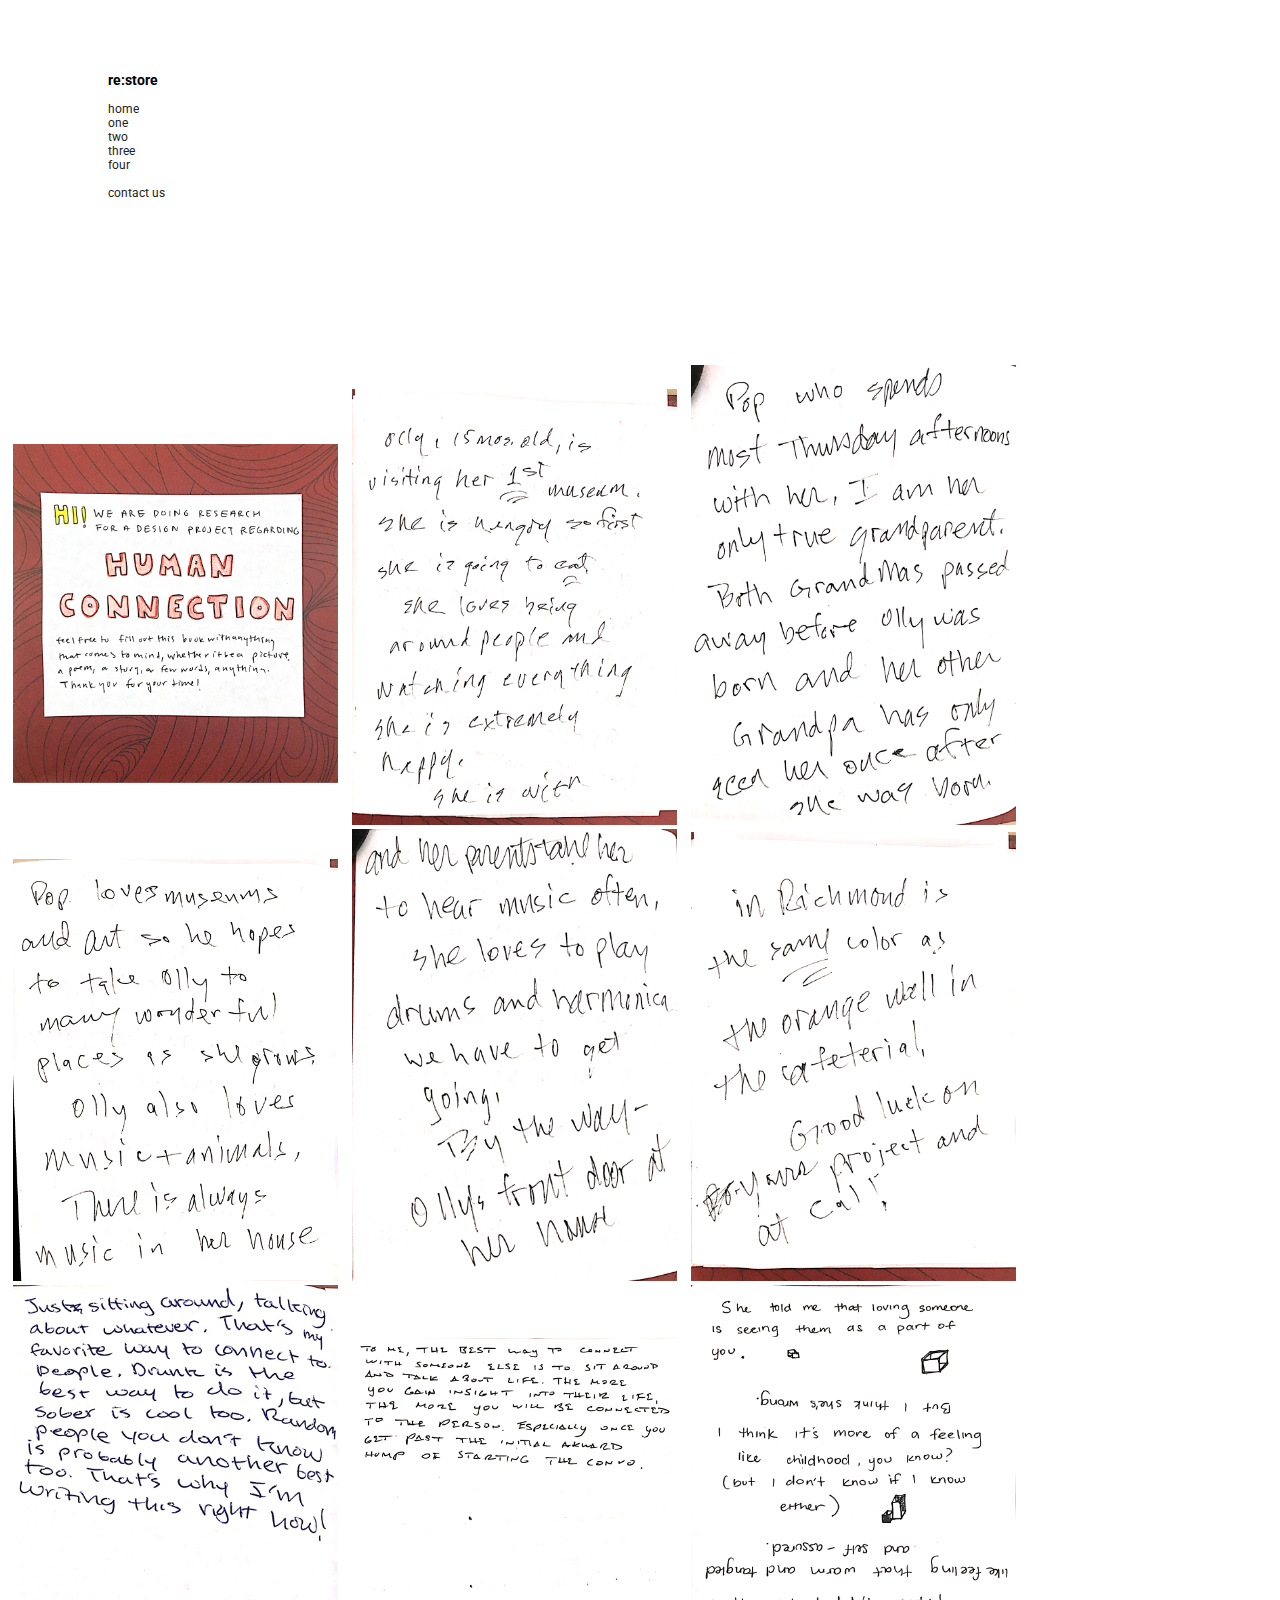
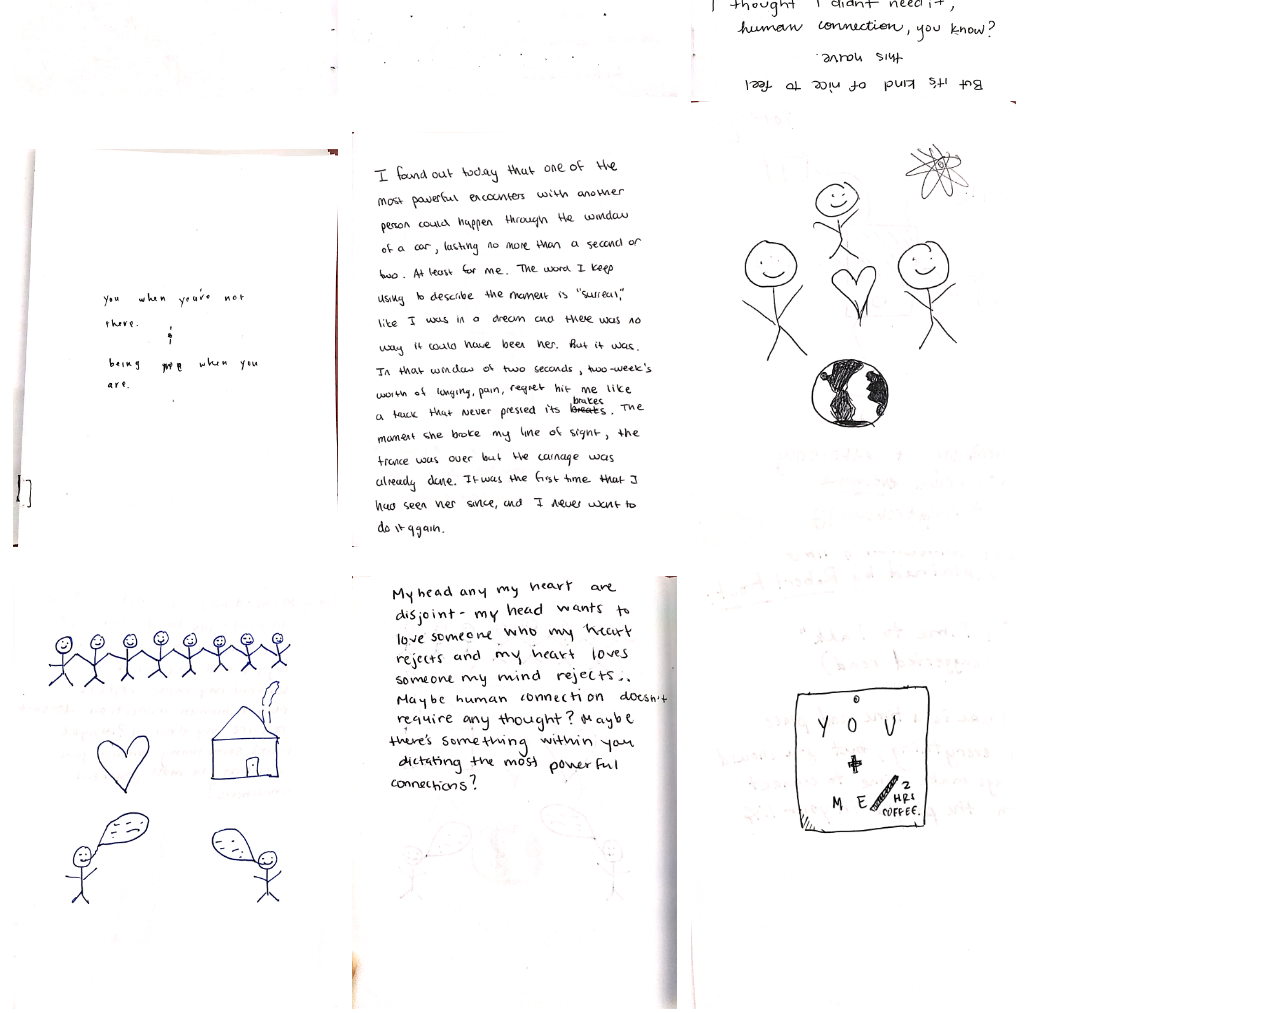
==== index.html @ 690b6d2a "Added files via upload" ====
<html>
<head>
	<meta http-equiv="X-UA-Compatible" content="IE=edge,chrome=1">
	<meta name="viewport" content="width=device-width,initial-scale=1">
	<title>Re:store</title>
	<link href='https://fonts.googleapis.com/css?family=Roboto' rel='stylesheet' type='text/css'>
	<link rel="stylesheet" type="text/css" href="styles.css">
</head>
<body>
	<div class="container">
		<div class="nav">
			<h3>re:store</h3>
			<a href="#">home</a><br />
			<a href="one.html">one</a><br />
			<a href="two.html">two</a><br />
			<a href="three.html">three</a><br />
			<a href="four.html">four</a><br />
			<br />
			<a href="mailto:threebandaids@gmail.com">contact us</a>
		</div>
		<div class="content">
			<div class="row">
				<div class="image">
					<span class="each"><img src="cover-e.jpg" width="325px" /></span>
					<span class="each"><img src="s1v1.jpg" width="325px" /></span>
					<span class="each"><img src="s1v2.jpg" width="325px" /></span>
				</div>
			</div>
			<div class="row">
				<div class="image">
					<span class="each"><img src="s1v3.jpg" width="325px" /></span>
					<span class="each"><img src="s1v4.jpg" width="325px" /></span>
					<span class="each"><img src="s1v5.jpg" width="325px" /></span>
				</div>
			</div>
			<div class="row">
				<div class="image">
					<span class="each"><img src="s2v1.jpg" width="325px" /></span>
					<span class="each"><img src="s3v1.jpg" width="325px" /></span>
					<span class="each"><img src="s4v1.jpg" width="325px" /></span>
				</div>
			</div>
			<div class="row">
				<div class="image">
					<span class="each"><img src="s5v1.jpg" width="325px" /></span>
					<span class="each"><img src="s6v1.jpg" width="325px" /></span>
					<span class="each"><img src="s7v1.jpg" width="325px" /></span>
				</div>
			</div>
			
			<div class="row">
				<div class="image">
					<span class="each"><img src="s7v2.jpg" width="325px" /></span>
					<span class="each"><img src="s8v1.jpg" width="325px" /></span>
					<span class="each"><img src="s9v1.jpg" width="325px" /></span>
				</div>
			</div>
		</div>
	</div>
</body>
</html>
---- styles.css ----
.body {
}

.nav {
	float: left;
	margin: 100px;
	margin-top: 50px;
	font-family: 'Roboto', sans-serif;
	font-size: 12px;
}

.content {
	float: left;
	margin-top: 65px;
}

.image {
	
}

.each {
	margin: 5px;
}

.row {
	
}

a:link {
	text-decoration: none;
	color: #212121;
}

a:visited {
	color: #404040;
}

a:hover {
	color: red;
}
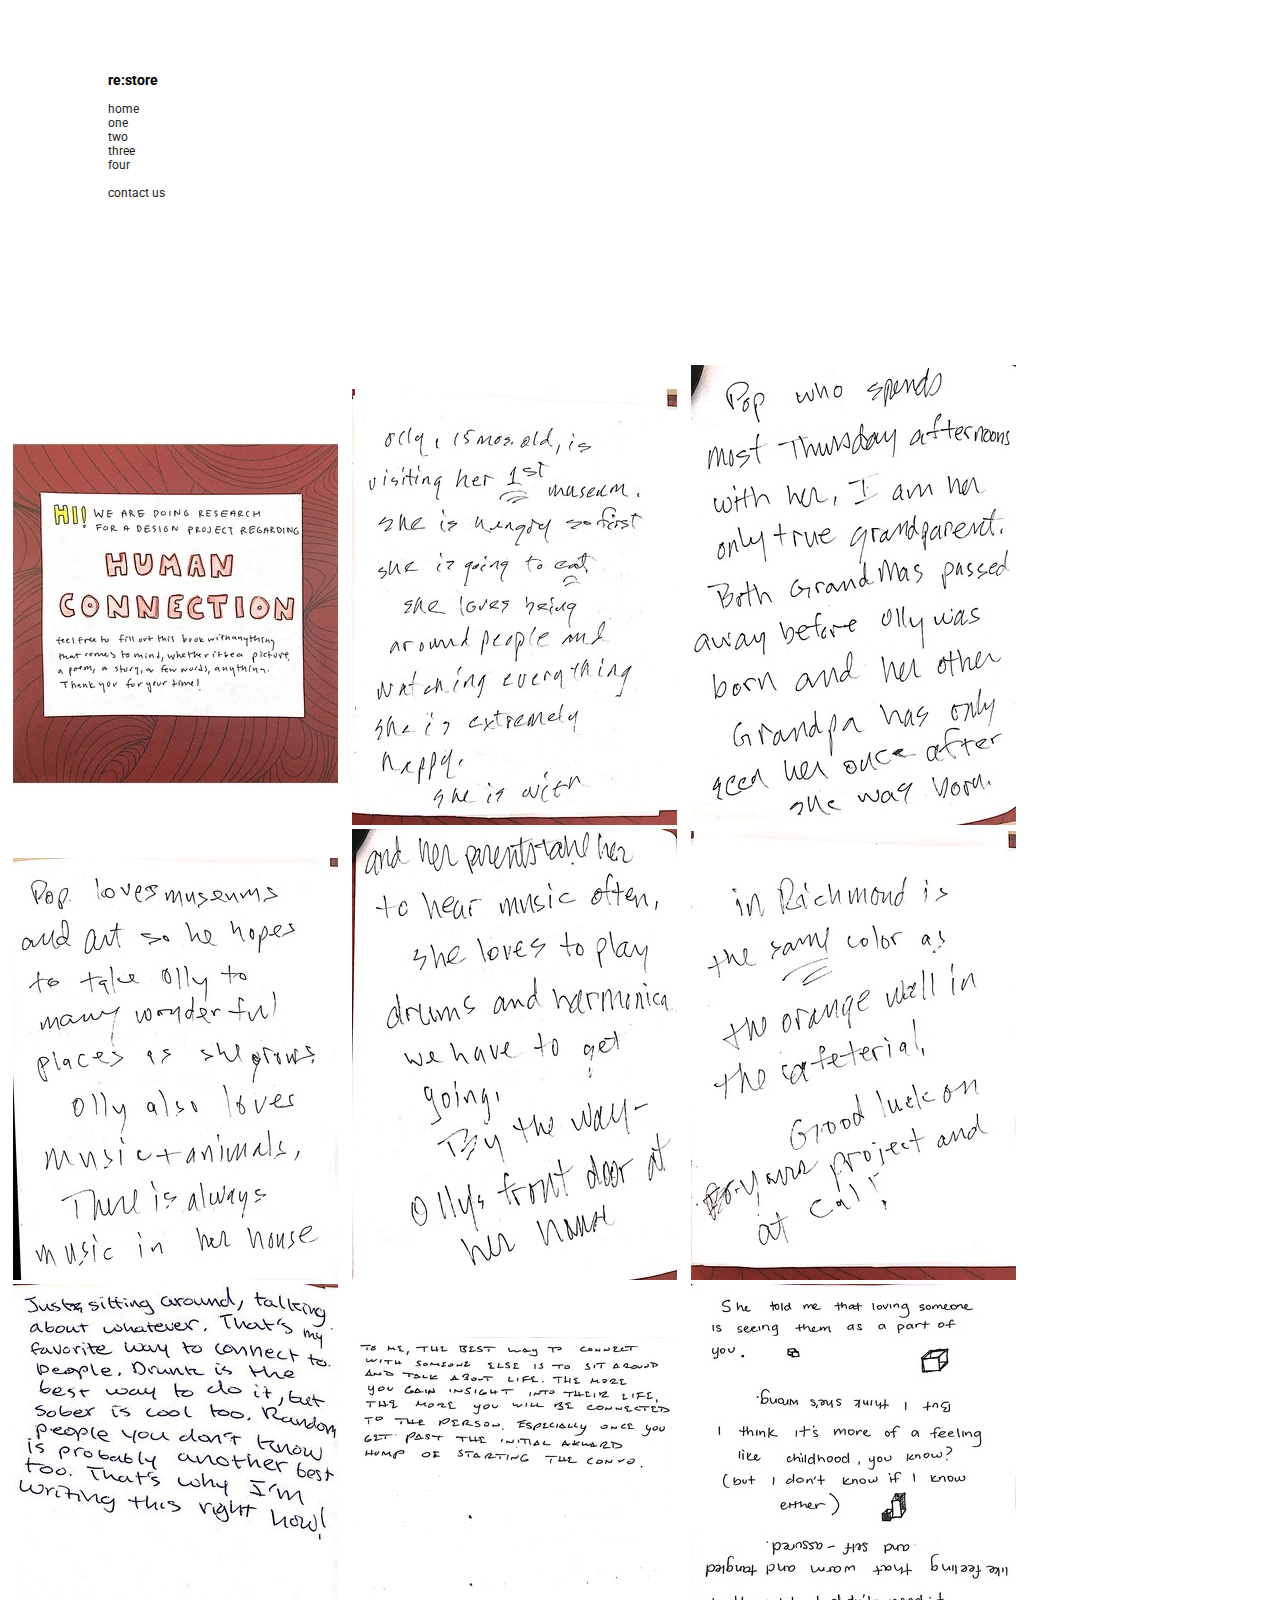
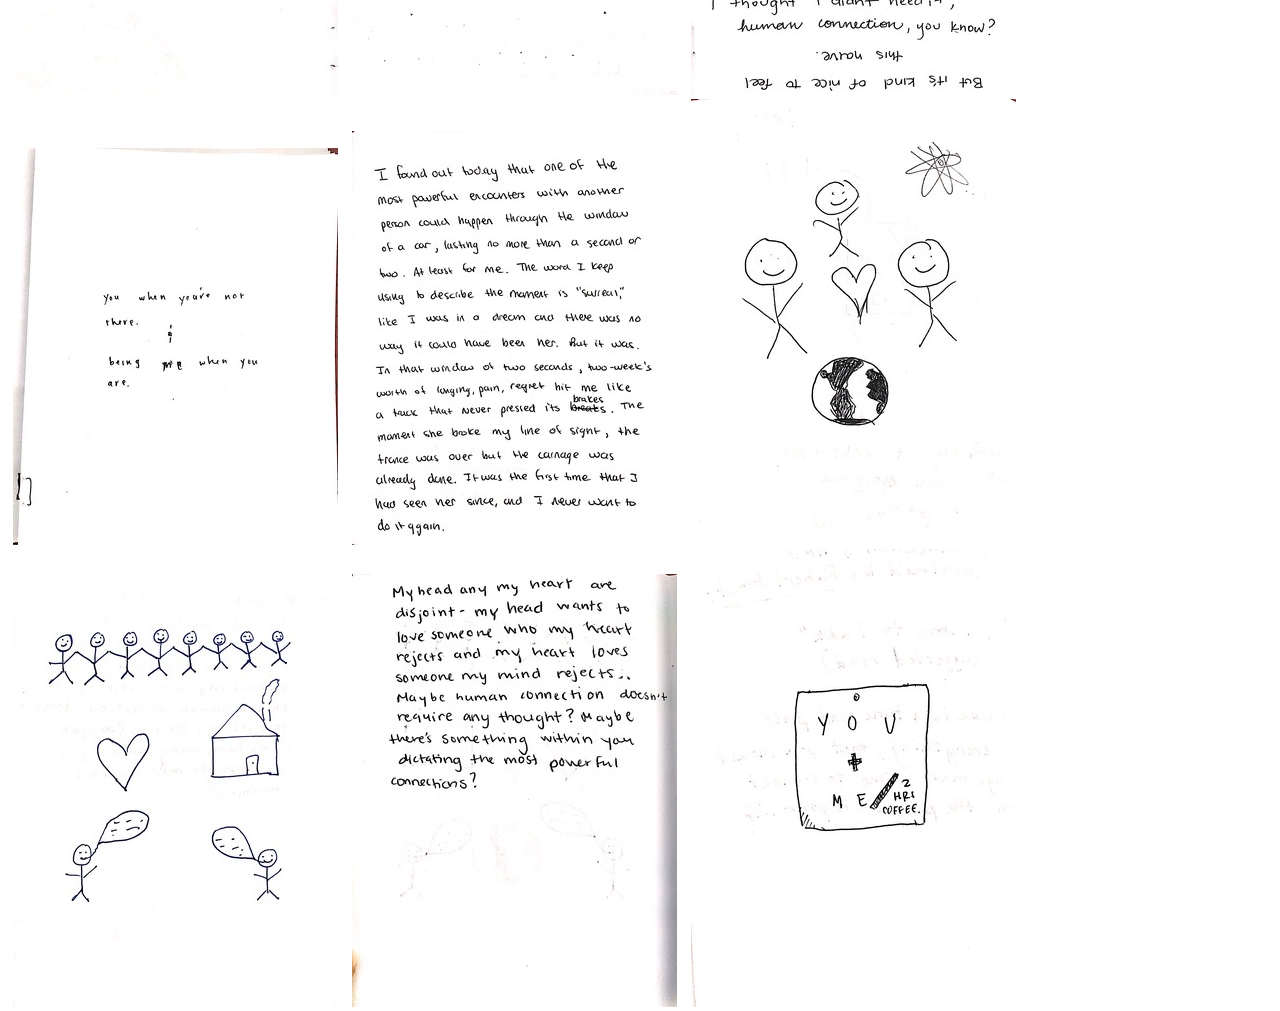
==== commit 5322320c: "Update index.html" ====
--- a/index.html
+++ b/index.html
@@ -12,9 +12,9 @@
 			<h3>re:store</h3>
 			<a href="#">home</a><br />
 			<a href="one.html">one</a><br />
-			<a href="two.html">two</a><br />
-			<a href="three.html">three</a><br />
-			<a href="four.html">four</a><br />
+			<a href="#">two</a><br />
+			<a href="#">three</a><br />
+			<a href="#">four</a><br />
 			<br />
 			<a href="mailto:threebandaids@gmail.com">contact us</a>
 		</div>
@@ -58,4 +58,4 @@
 		</div>
 	</div>
 </body>
-</html>+</html>
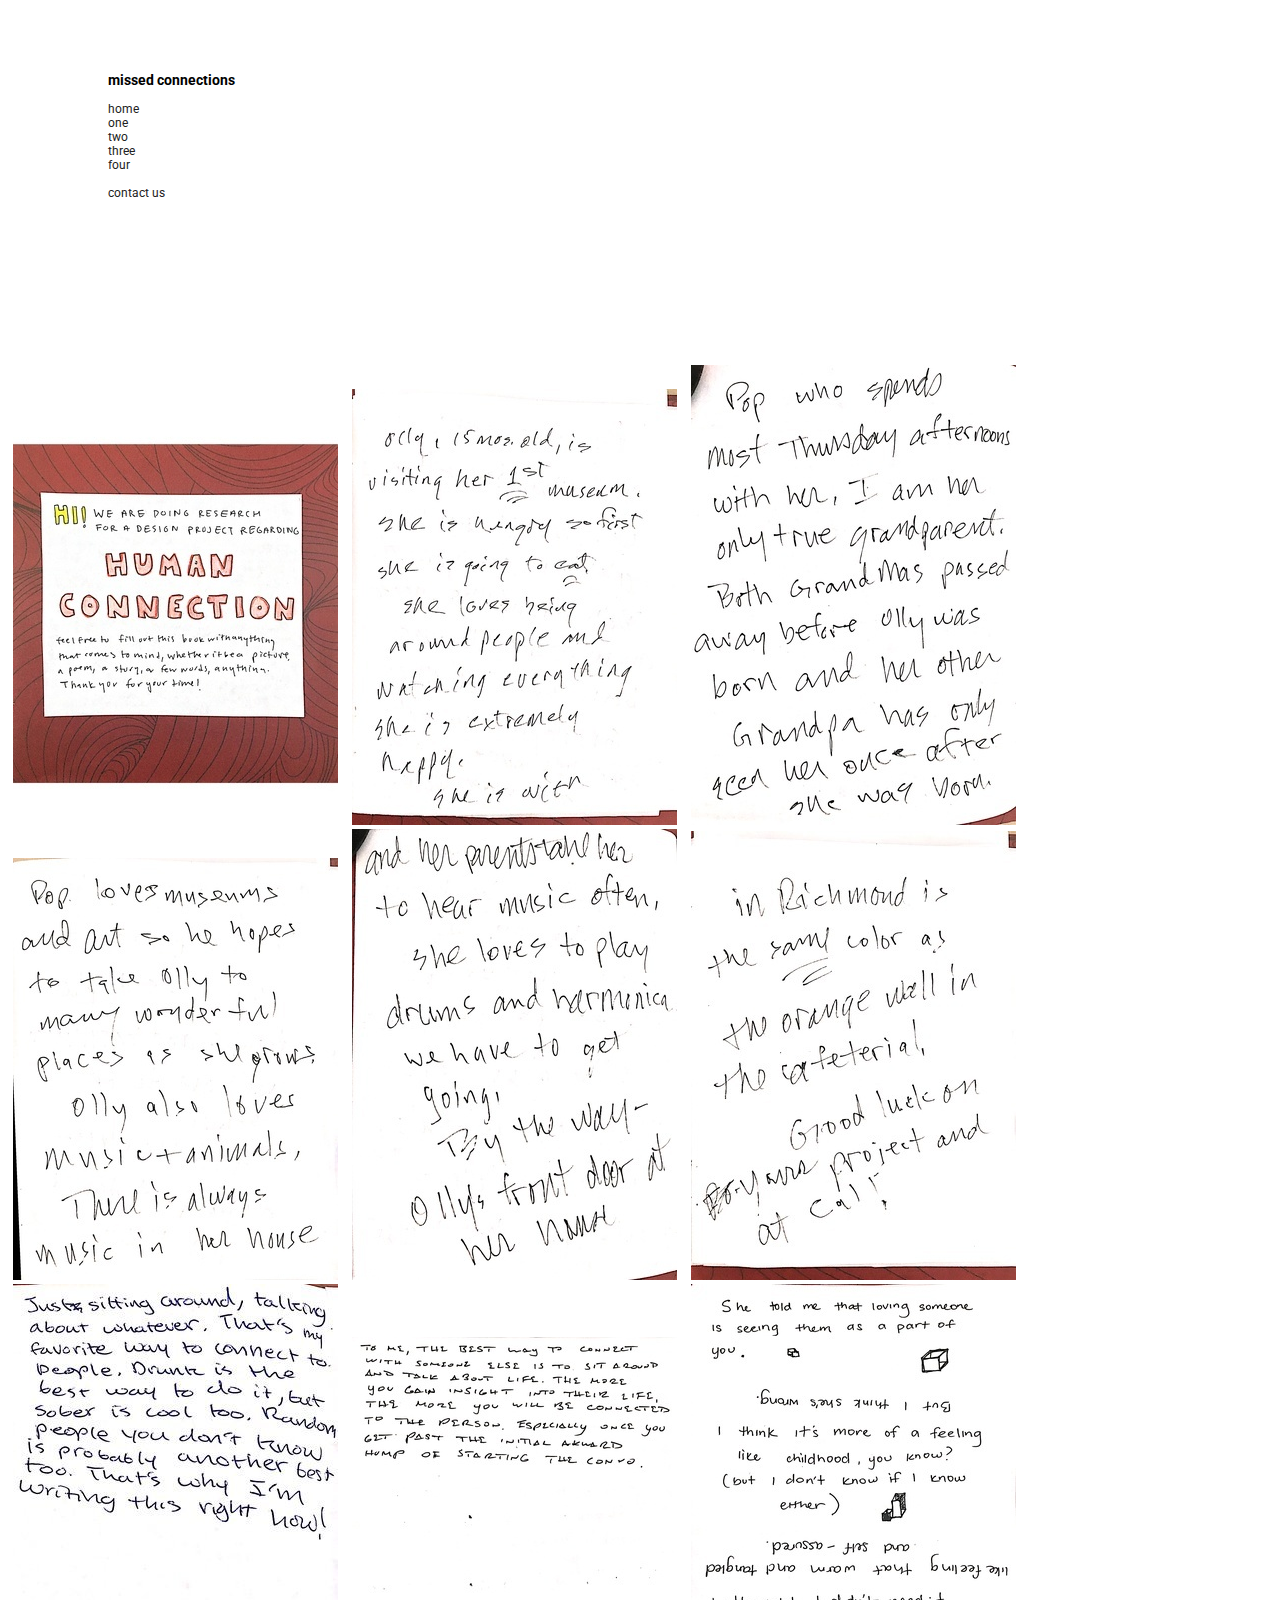
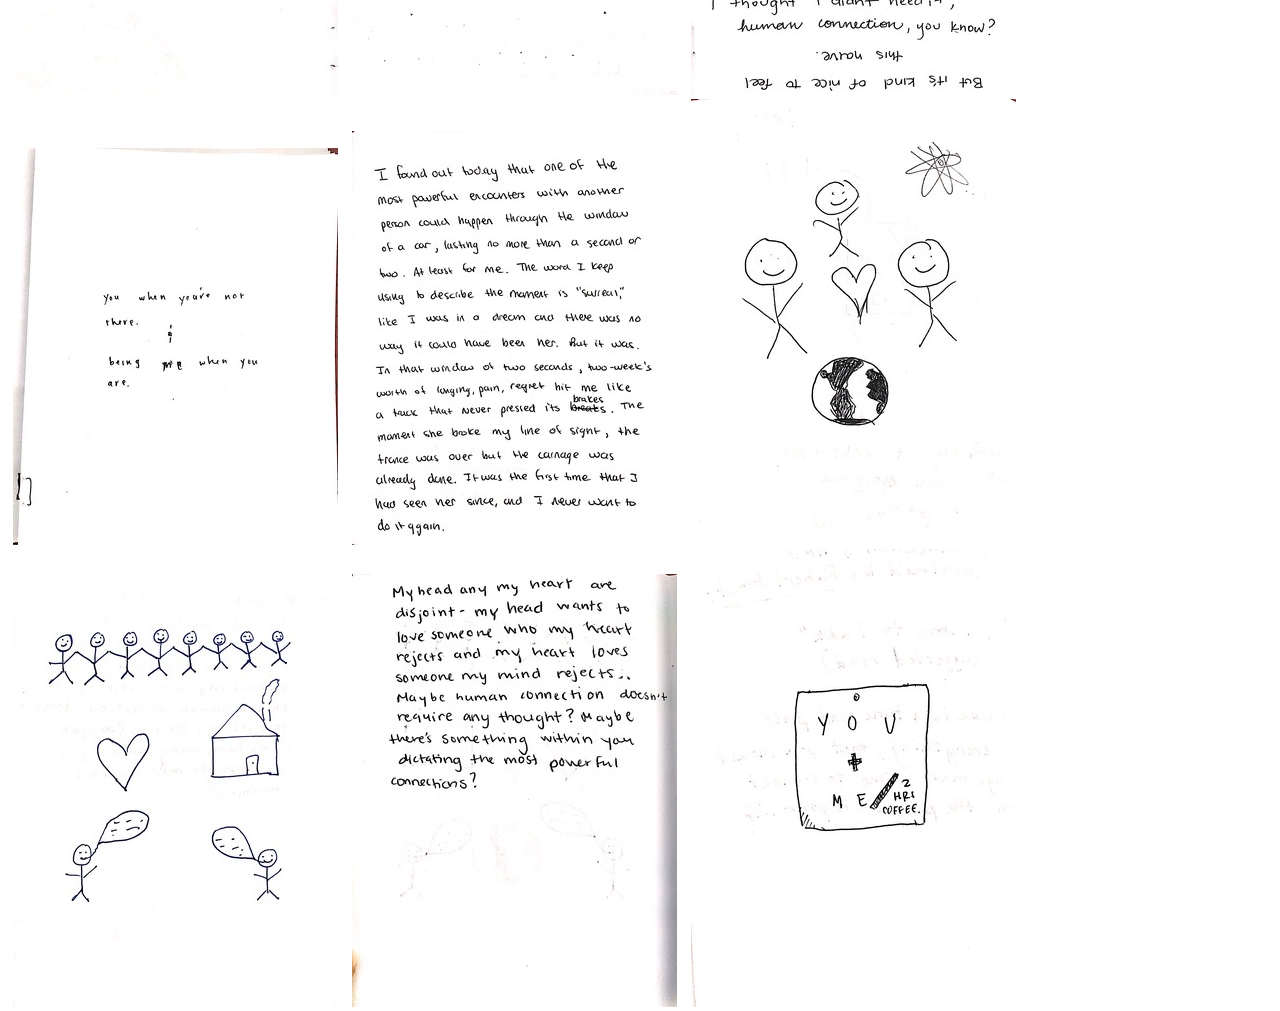
==== commit 348a07af: "Update index.html" ====
--- a/index.html
+++ b/index.html
@@ -9,7 +9,7 @@
 <body>
 	<div class="container">
 		<div class="nav">
-			<h3>re:store</h3>
+			<h3>missed connections</h3>
 			<a href="#">home</a><br />
 			<a href="one.html">one</a><br />
 			<a href="#">two</a><br />
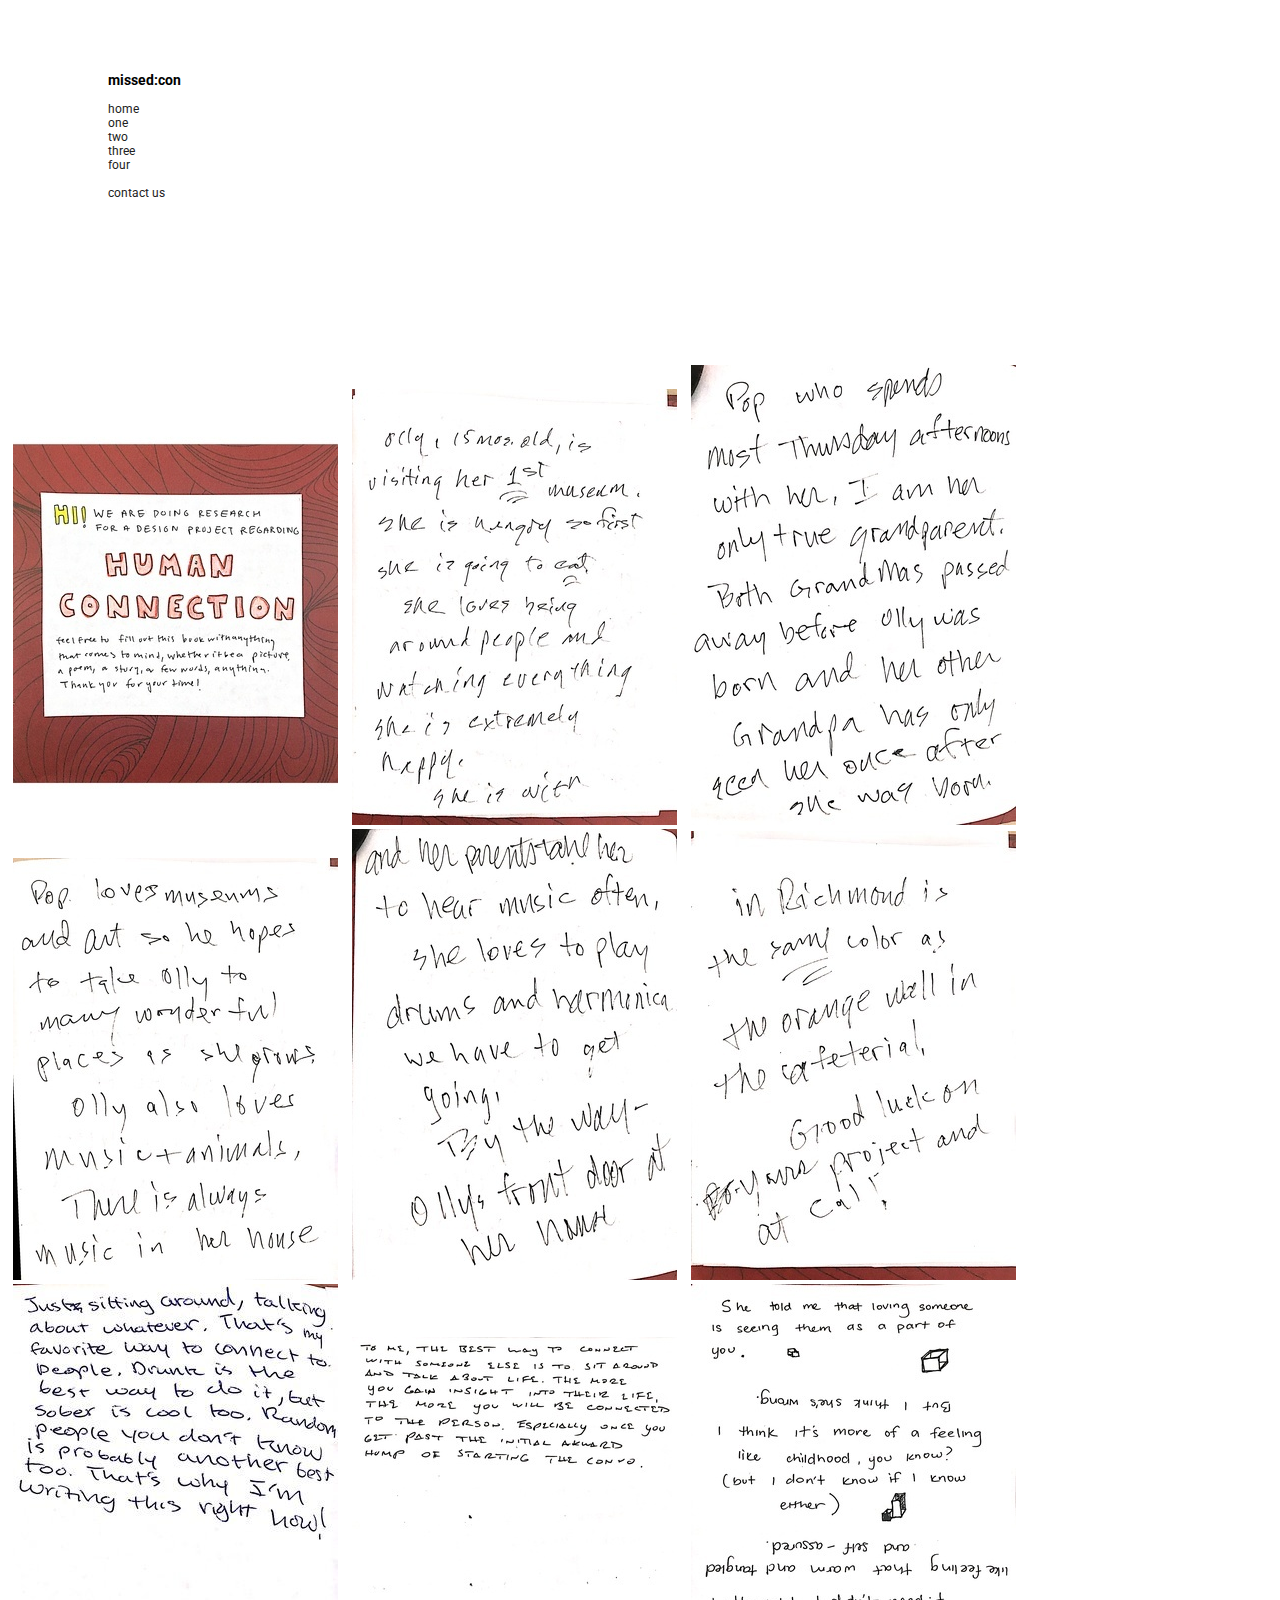
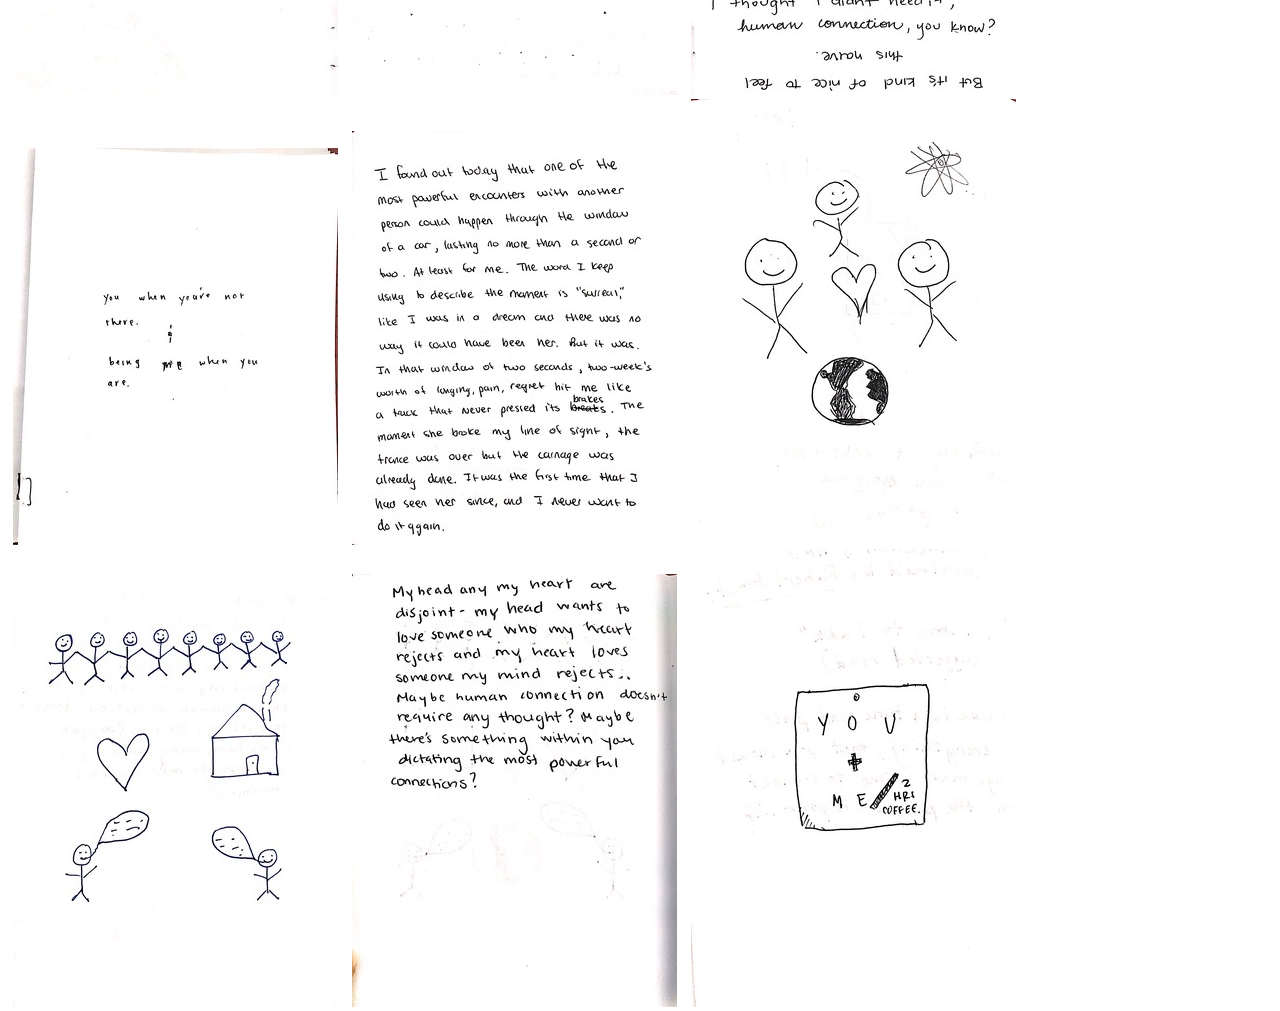
==== commit 0a2107a8: "Update index.html" ====
--- a/index.html
+++ b/index.html
@@ -9,7 +9,7 @@
 <body>
 	<div class="container">
 		<div class="nav">
-			<h3>missed connections</h3>
+			<h3>missed:con</h3>
 			<a href="#">home</a><br />
 			<a href="one.html">one</a><br />
 			<a href="#">two</a><br />
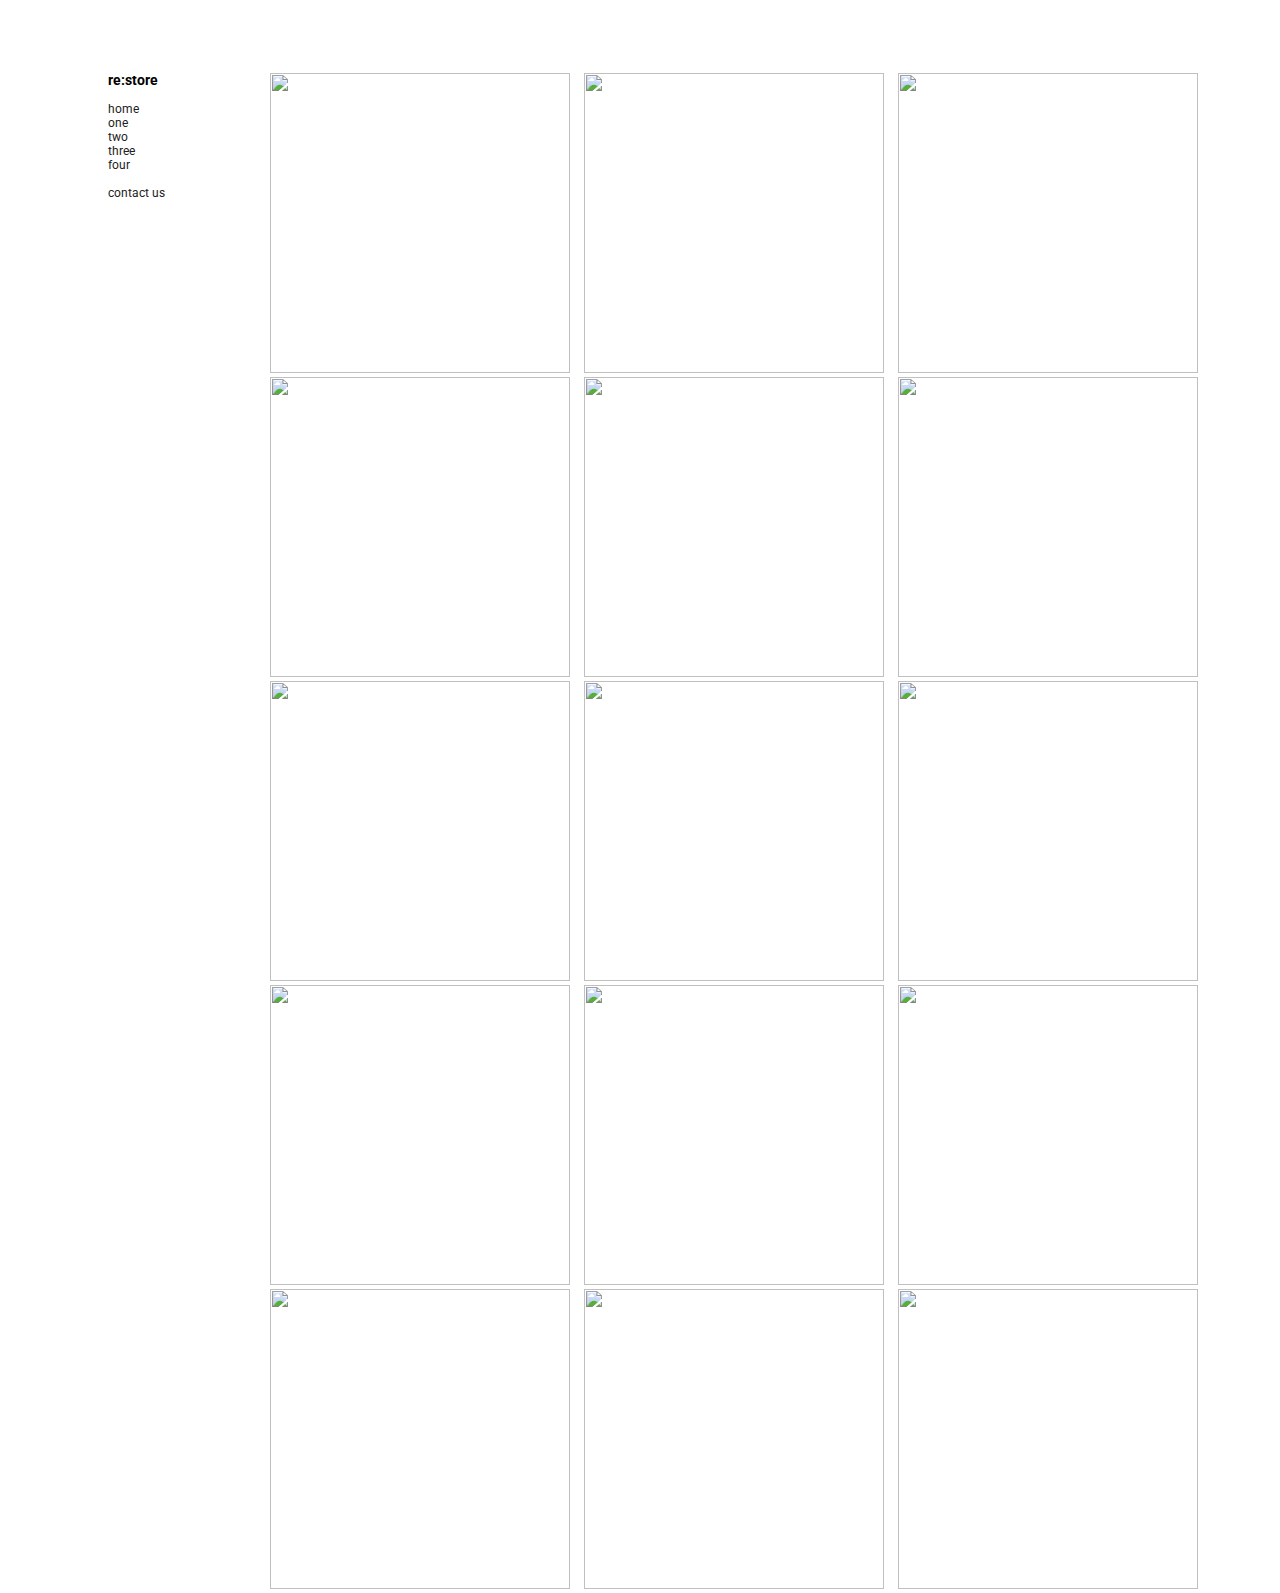
==== commit cfe4100d: "Pages" ====
--- a/index.html
+++ b/index.html
@@ -9,53 +9,53 @@
 <body>
 	<div class="container">
 		<div class="nav">
-			<h3>missed:con</h3>
+			<h3>re:store</h3>
 			<a href="#">home</a><br />
 			<a href="one.html">one</a><br />
-			<a href="#">two</a><br />
-			<a href="#">three</a><br />
-			<a href="#">four</a><br />
+			<a href="two.html">two</a><br />
+			<a href="three.html">three</a><br />
+			<a href="four.html">four</a><br />
 			<br />
 			<a href="mailto:threebandaids@gmail.com">contact us</a>
 		</div>
 		<div class="content">
 			<div class="row">
 				<div class="image">
-					<span class="each"><img src="cover-e.jpg" width="325px" /></span>
-					<span class="each"><img src="s1v1.jpg" width="325px" /></span>
-					<span class="each"><img src="s1v2.jpg" width="325px" /></span>
+					<span class="each"><img src="assets\cover-e.jpg" width="300px" /></span>
+					<span class="each"><img src="assets\s1v1.jpg" width="300px" /></span>
+					<span class="each"><img src="assets\s1v2.jpg" width="300px" /></span>
 				</div>
 			</div>
 			<div class="row">
 				<div class="image">
-					<span class="each"><img src="s1v3.jpg" width="325px" /></span>
-					<span class="each"><img src="s1v4.jpg" width="325px" /></span>
-					<span class="each"><img src="s1v5.jpg" width="325px" /></span>
+					<span class="each"><img src="assets\s1v3.jpg" width="300px" /></span>
+					<span class="each"><img src="assets\s1v4.jpg" width="300px" /></span>
+					<span class="each"><img src="assets\s1v5.jpg" width="300px" /></span>
 				</div>
 			</div>
 			<div class="row">
 				<div class="image">
-					<span class="each"><img src="s2v1.jpg" width="325px" /></span>
-					<span class="each"><img src="s3v1.jpg" width="325px" /></span>
-					<span class="each"><img src="s4v1.jpg" width="325px" /></span>
+					<span class="each"><img src="assets\s2v1.jpg" width="300px" /></span>
+					<span class="each"><img src="assets\s3v1.jpg" width="300px" /></span>
+					<span class="each"><img src="assets\s4v1.jpg" width="300px" /></span>
 				</div>
 			</div>
 			<div class="row">
 				<div class="image">
-					<span class="each"><img src="s5v1.jpg" width="325px" /></span>
-					<span class="each"><img src="s6v1.jpg" width="325px" /></span>
-					<span class="each"><img src="s7v1.jpg" width="325px" /></span>
+					<span class="each"><img src="assets\s5v1.jpg" width="300px" /></span>
+					<span class="each"><img src="assets\s6v1.jpg" width="300px" /></span>
+					<span class="each"><img src="assets\s7v1.jpg" width="300px" /></span>
 				</div>
 			</div>
 			
 			<div class="row">
 				<div class="image">
-					<span class="each"><img src="s7v2.jpg" width="325px" /></span>
-					<span class="each"><img src="s8v1.jpg" width="325px" /></span>
-					<span class="each"><img src="s9v1.jpg" width="325px" /></span>
+					<span class="each"><img src="assets\s7v2.jpg" width="300px" /></span>
+					<span class="each"><img src="assets\s8v1.jpg" width="300px" /></span>
+					<span class="each"><img src="assets\s9v1.jpg" width="300px" /></span>
 				</div>
 			</div>
 		</div>
 	</div>
 </body>
-</html>
+</html>--- a/styles.css
+++ b/styles.css
@@ -22,6 +22,11 @@
 	margin: 5px;
 }
 
+.eachEC {
+	margin: 2px;
+	margin-left: 0px;
+}
+
 .row {
 	
 }
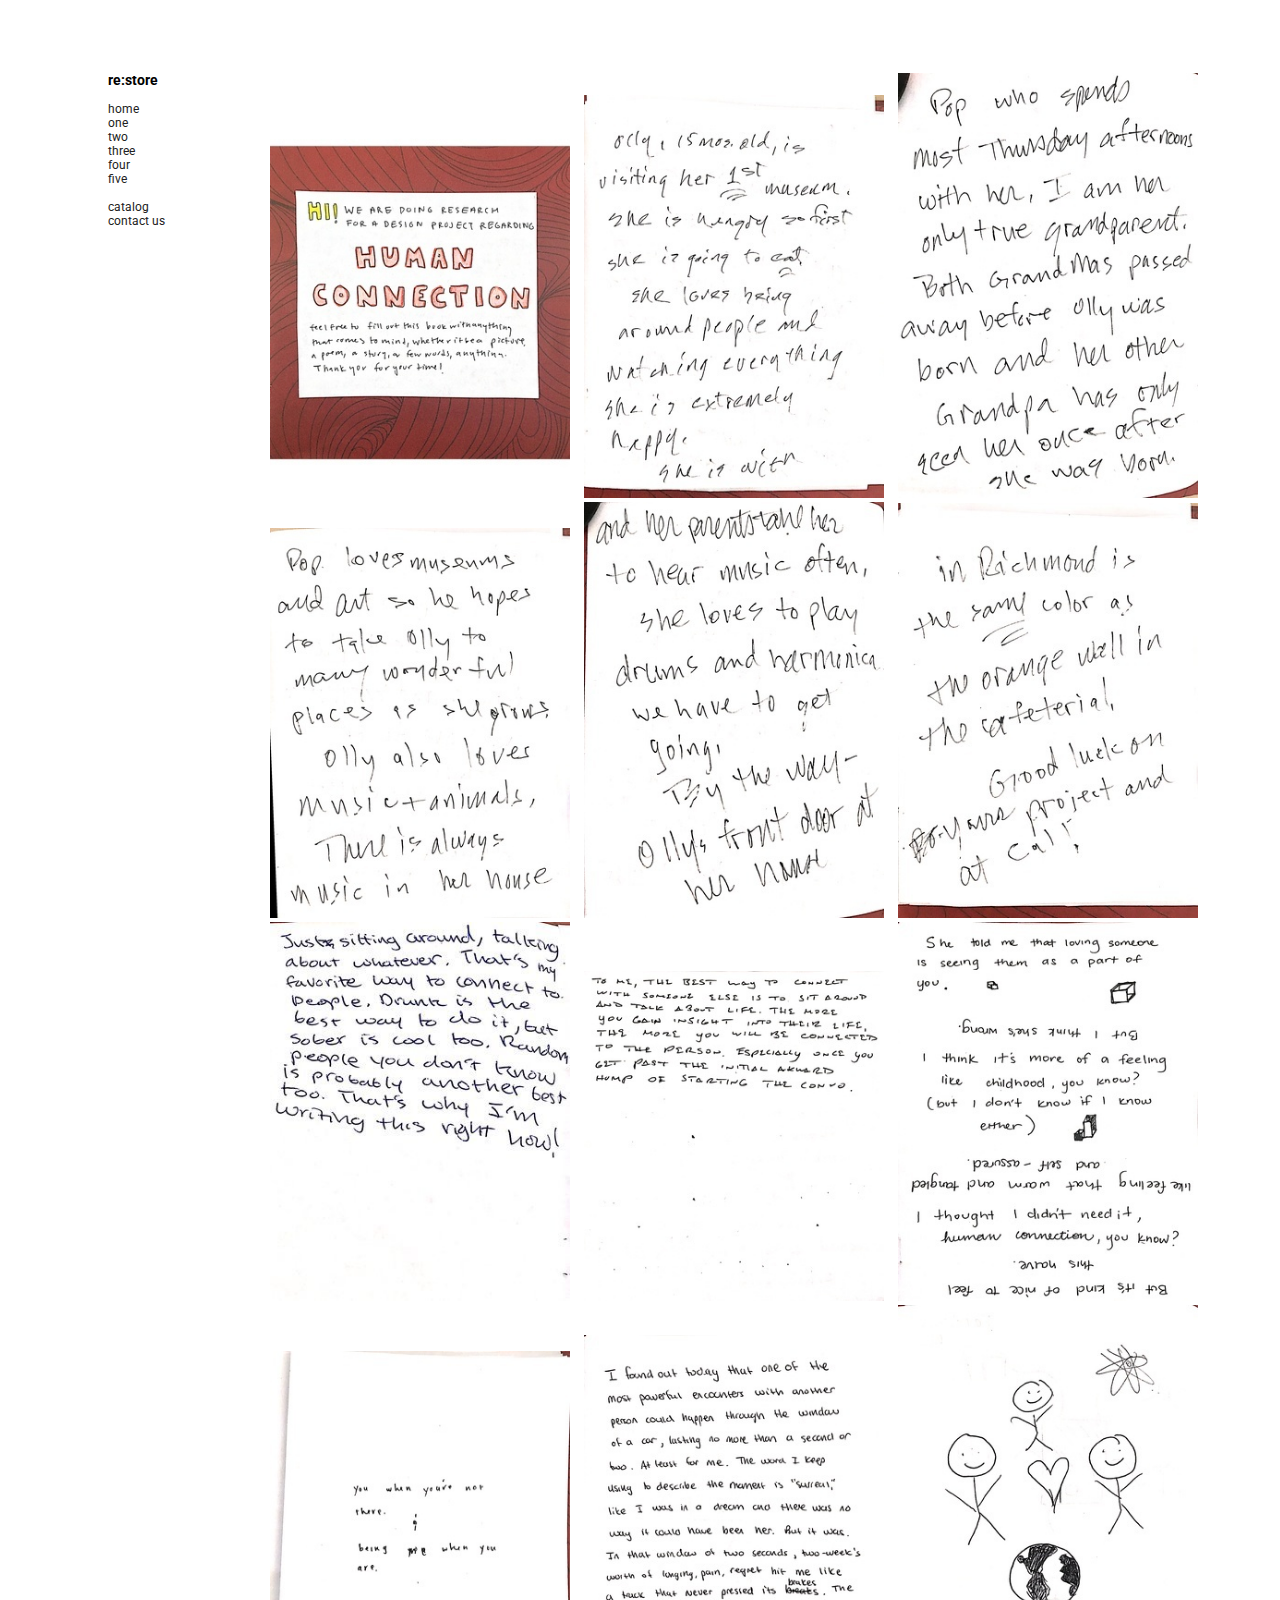
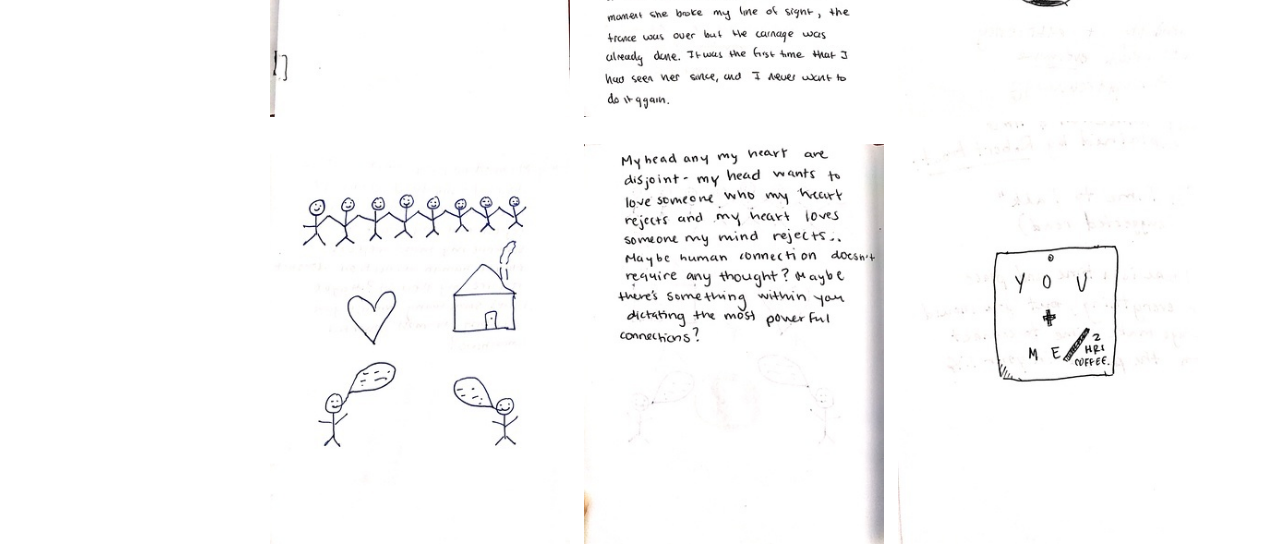
==== commit 1b00cd35: "Added files via upload" ====
--- a/index.html
+++ b/index.html
@@ -15,7 +15,9 @@
 			<a href="two.html">two</a><br />
 			<a href="three.html">three</a><br />
 			<a href="four.html">four</a><br />
+			<a href="five.html">five</a><br />
 			<br />
+			<a href="catalog.html">catalog</a><br />
 			<a href="mailto:threebandaids@gmail.com">contact us</a>
 		</div>
 		<div class="content">
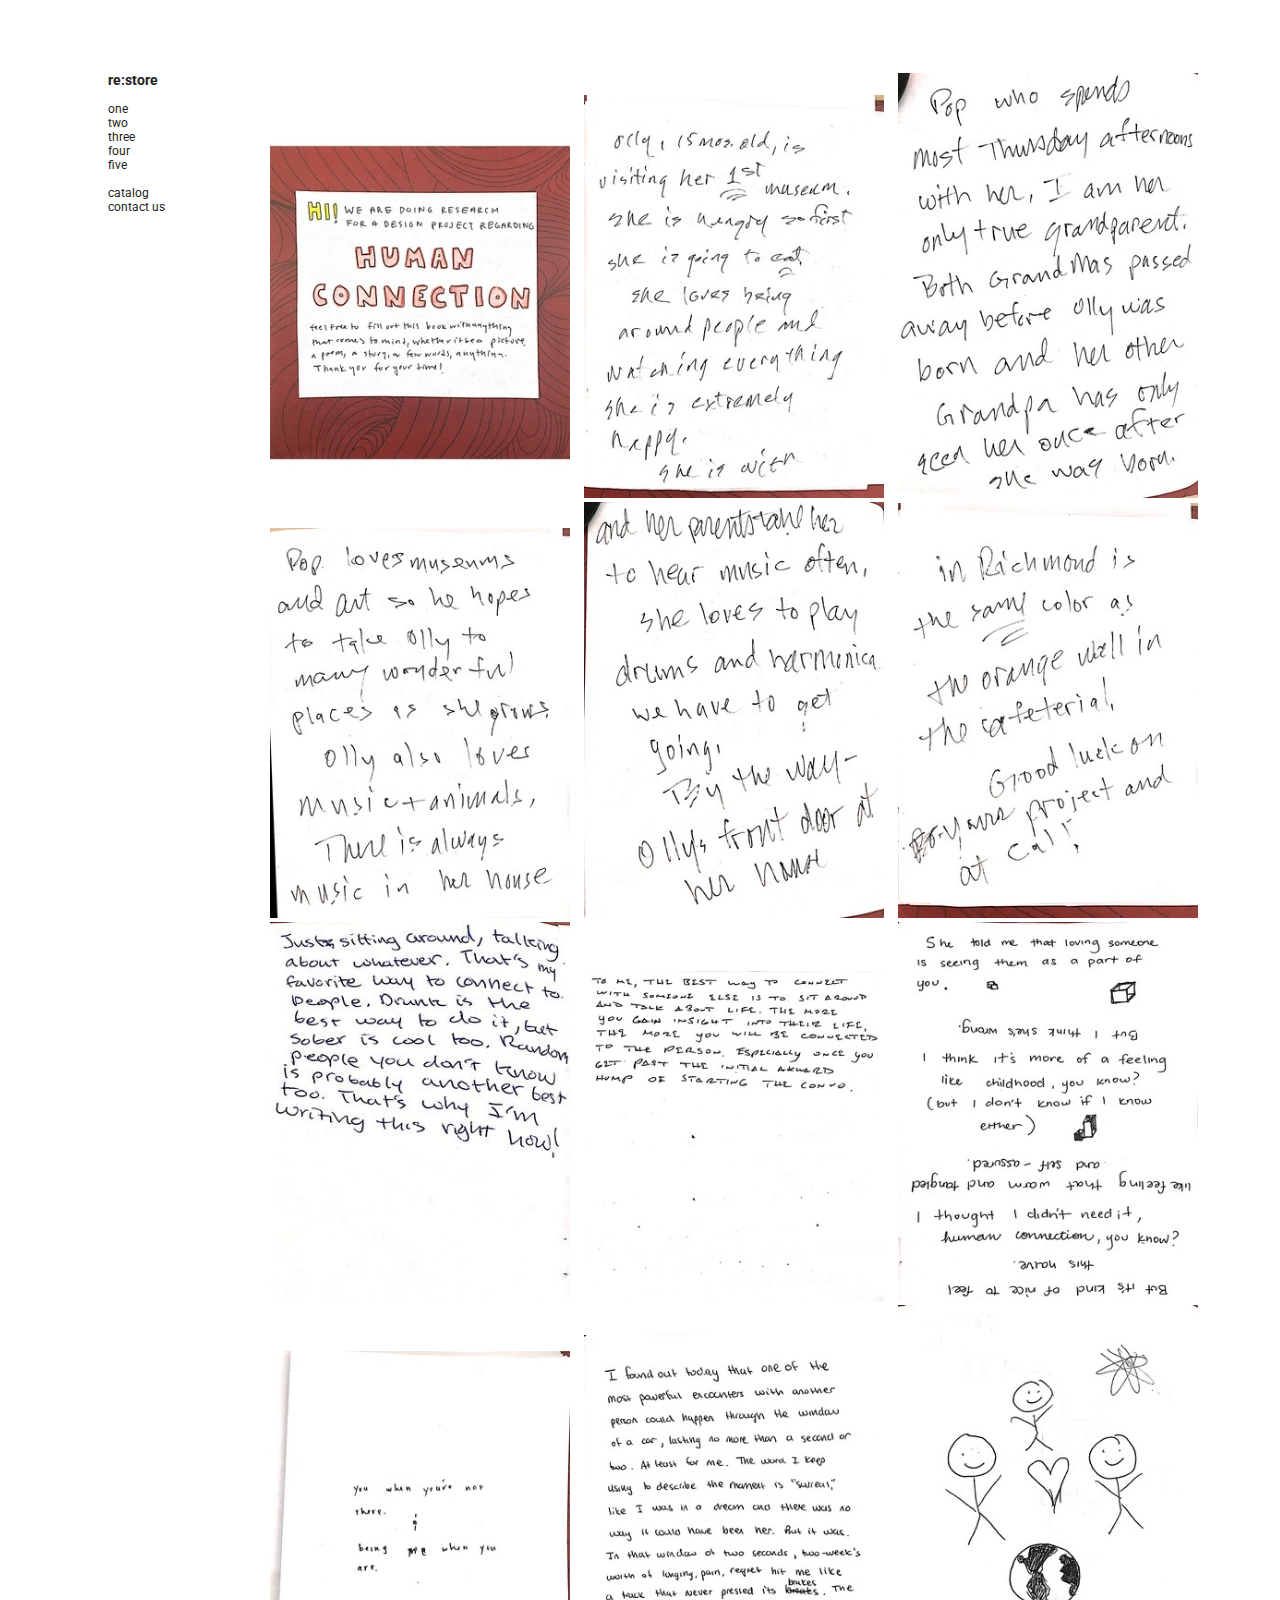
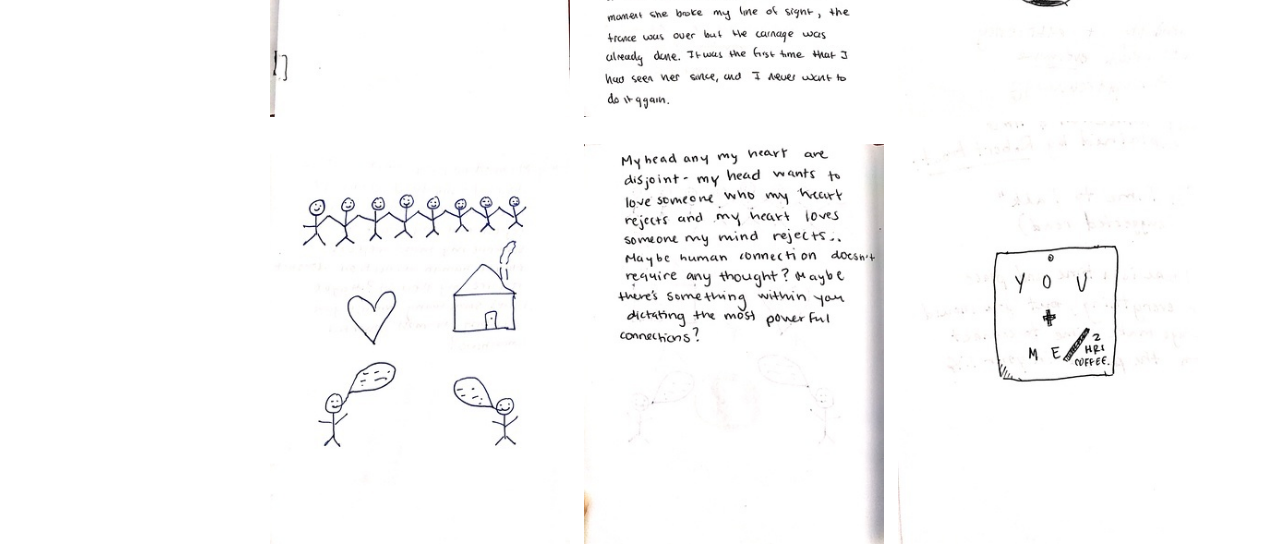
==== commit 07234c7e: "Added files via upload" ====
--- a/index.html
+++ b/index.html
@@ -9,8 +9,7 @@
 <body>
 	<div class="container">
 		<div class="nav">
-			<h3>re:store</h3>
-			<a href="#">home</a><br />
+			<a href="index.html"><h3>re:store</h3></a>
 			<a href="one.html">one</a><br />
 			<a href="two.html">two</a><br />
 			<a href="three.html">three</a><br />
